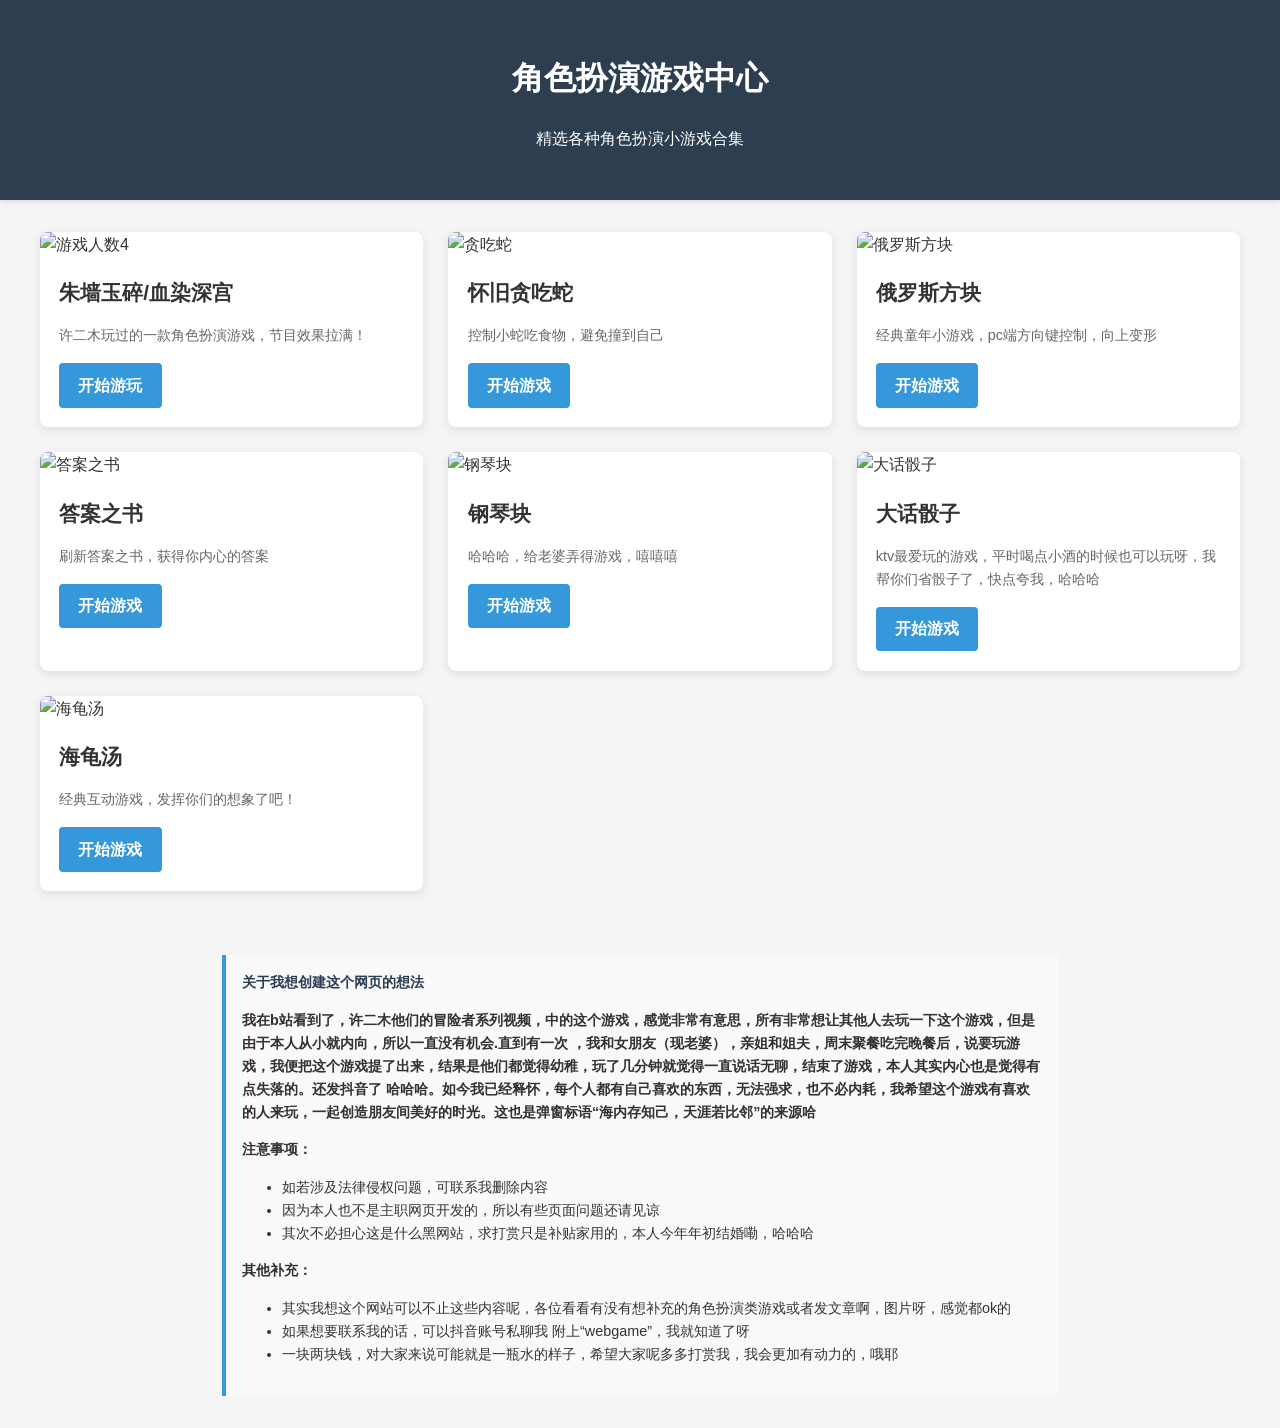
==== index.html @ 24c5ed3e "Update index.html" ====
<!DOCTYPE html>
<html lang="zh-CN">
<head>
    <meta charset="UTF-8">
    <meta name="viewport" content="width=device-width, initial-scale=1.0">
    <title>游戏中心 - Gusiyuan的Web游戏站</title>
    <style>
        /* 主容器样式 */
        body {
            font-family: 'Arial', sans-serif;
            line-height: 1.6;
            margin: 0;
            padding: 0;
            background-color: #f5f5f5;
            color: #333;
        }
        
        /* 标题样式 */
        .header {
            background-color: #2c3e50;
            color: white;
            padding: 2rem 0;
            text-align: center;
            box-shadow: 0 2px 5px rgba(0,0,0,0.1);
        }
        
        /* 游戏网格布局 */
        .game-grid {
            display: grid;
            grid-template-columns: repeat(auto-fill, minmax(300px, 1fr));
            gap: 25px;
            padding: 2rem;
            max-width: 1200px;
            margin: 0 auto;
        }
        
        /* 游戏卡片样式 */
        .game-card {
            background: white;
            border-radius: 8px;
            overflow: hidden;
            box-shadow: 0 3px 10px rgba(0,0,0,0.1);
            transition: transform 0.3s ease;
        }
        
        .game-card:hover {
            transform: translateY(-5px);
        }
        
        .game-image {
            width: 100%;
            height: 180px;
            object-fit: cover;
        }
        
        .game-info {
            padding: 1.2rem;
        }
        
        .game-title {
            margin: 0 0 0.5rem;
            font-size: 1.3rem;
        }
        
        .game-desc {
            color: #666;
            font-size: 0.9rem;
            margin-bottom: 1rem;
        }
        
        .play-button {
            display: inline-block;
            background: #3498db;
            color: white;
            padding: 0.6rem 1.2rem;
            border-radius: 4px;
            text-decoration: none;
            font-weight: bold;
            transition: background 0.3s;
        }
        
        .play-button:hover {
            background: #2980b9;
        }
        
        /* 译注提示框 */
        .note-box {
            background: #f8f9fa;
            border-left: 4px solid #3498db;
            padding: 1rem;
            margin: 2rem auto;
            max-width: 800px;
            font-size: 0.9rem;
        }
        
        .note-title {
            font-weight: bold;
            color: #2c3e50;
            margin-bottom: 0.5rem;
        }
        
        /* 响应式调整 */
        @media (max-width: 768px) {
            .game-grid {
                grid-template-columns: 1fr;
                padding: 1rem;
            }
        }
        
        /* 弹窗样式 */
        .modal-overlay {
            position: fixed;
            top: 0;
            left: 0;
            width: 100%;
            height: 100%;
            background: rgba(0, 0, 0, 0.8);
            display: flex;
            justify-content: center;
            align-items: center;
            z-index: 1000;
            opacity: 0;
            visibility: hidden;
            transition: all 0.3s ease;
        }
        
        .modal-overlay.show {
            opacity: 1;
            visibility: visible;
        }
        
        .modal-content {
            background: white;
            border-radius: 15px;
            padding: 2rem;
            max-width: 500px;
            width: 90%;
            max-height: 80vh;
            overflow-y: auto;
            box-shadow: 0 10px 30px rgba(0, 0, 0, 0.3);
            position: relative;
            transform: scale(0.7);
            transition: transform 0.3s ease;
        }
        
        .modal-overlay.show .modal-content {
            transform: scale(1);
        }
        
        .modal-header {
            display: flex;
            justify-content: space-between;
            align-items: center;
            margin-bottom: 1.5rem;
            border-bottom: 2px solid #3498db;
            padding-bottom: 1rem;
        }
        
        .modal-title {
            font-size: 1.5rem;
            color: #2c3e50;
            font-weight: bold;
            margin: 0;
        }
        
        .modal-close {
            background: #e74c3c;
            color: white;
            border: none;
            border-radius: 50%;
            width: 40px;
            height: 40px;
            font-size: 1.2rem;
            cursor: pointer;
            transition: all 0.3s ease;
            display: flex;
            align-items: center;
            justify-content: center;
        }
        
        .modal-close:hover {
            background: #c0392b;
            transform: rotate(90deg);
        }
        
        .modal-image {
            width: 100%;
            max-width: 400px;
            height: auto;
            border-radius: 10px;
            margin: 1rem 0;
            box-shadow: 0 4px 8px rgba(0, 0, 0, 0.2);
        }
        
        .modal-text {
            font-size: 1.4rem;
            color: #2c3e50;
            text-align: center;
            font-weight: bold;
            margin: 1.5rem 0;
            padding: 1.2rem;
            background: linear-gradient(135deg, rgba(52, 152, 219, 0.1), rgba(46, 204, 113, 0.1));
            border-radius: 10px;
            border: 2px solid #3498db;
            font-family: 'SimSun', '宋体', serif;
        }
        
        .modal-body {
            text-align: center;
        }
        
        .modal-subtitle {
            color: #7f8c8d;
            font-size: 1rem;
            margin-top: 1rem;
            line-height: 1.6;
        }
        
        /* 源代码保护样式 */
        * {
            -webkit-user-select: none;
            -moz-user-select: none;
            -ms-user-select: none;
            user-select: none;
        }
        
        body {
            -webkit-touch-callout: none;
            -webkit-user-select: none;
            -khtml-user-select: none;
            -moz-user-select: none;
            -ms-user-select: none;
            user-select: none;
        }
        
        /* 隐藏高亮 */
        ::selection {
            background: transparent;
        }
        
        ::-moz-selection {
            background: transparent;
        }
    </style>
</head>
<body>
    <!-- 页眉区域 -->
    <header class="header">
        <h1>角色扮演游戏中心</h1>
        <p>精选各种角色扮演小游戏合集</p>
    </header>

    <!-- 游戏展示区 -->
    <main class="game-grid">
        <!-- 游戏1 -->
        <div class="game-card">
            <img src="https://raw.githubusercontent.com/gusiyuan-lxy/webgame/refs/heads/main/%7B69375b9f-569d-43b5-a86c-ea2c963ac5c8%7D.png" alt="游戏人数4" class="game-image">
            <div class="game-info">
                <h3 class="game-title">朱墙玉碎/血染深宫</h3>
                <p class="game-desc">许二木玩过的一款角色扮演游戏，节目效果拉满！</p>
                <a href="zhuqiang/" class="play-button">开始游玩</a>
            </div>
        </div>
        
        <!-- 游戏2 -->
        <div class="game-card">
            <img src="https://raw.githubusercontent.com/gusiyuan-lxy/webgame/refs/heads/main/POPO-screenshot-20260331-114022.png" alt="贪吃蛇" class="game-image">
            <div class="game-info">
                <h3 class="game-title">怀旧贪吃蛇</h3>
                <p class="game-desc">控制小蛇吃食物，避免撞到自己</p>
                <a href="https://gusiyuan-lxy.github.io/webgame/snake/" class="play-button">开始游戏</a>
            </div>
        </div>
        
        <!-- 游戏3 -->
        <div class="game-card">
            <img src="https://raw.githubusercontent.com/gusiyuan-lxy/webgame/refs/heads/main/POPO-screenshot-20260331-145553.png" alt="俄罗斯方块" class="game-image">
            <div class="game-info">
                <h3 class="game-title">俄罗斯方块</h3>
                <p class="game-desc">经典童年小游戏，pc端方向键控制，向上变形</p>
                <a href="https://gusiyuan-lxy.github.io/webgame/els/" class="play-button">开始游戏</a>
            </div>
        </div>
        
         <!-- 游戏4 -->
        <div class="game-card">
            <img src="https://raw.githubusercontent.com/gusiyuan-lxy/webgame/refs/heads/main/POPO-screenshot-20260331-152257.png" alt="答案之书" class="game-image">
            <div class="game-info">
                <h3 class="game-title">答案之书</h3>
                <p class="game-desc">刷新答案之书，获得你内心的答案</p>
                <a href="https://gusiyuan-lxy.github.io/webgame/daan/" class="play-button">开始游戏</a>
            </div>
        </div>

        <!-- 游戏5 -->
        <div class="game-card">
            <img src="https://raw.githubusercontent.com/gusiyuan-lxy/webgame/refs/heads/main/POPO-screenshot-20260331-153222.png" alt="钢琴块" class="game-image">
            <div class="game-info">
                <h3 class="game-title">钢琴块</h3>
                <p class="game-desc">哈哈哈，给老婆弄得游戏，嘻嘻嘻</p>
                <a href="https://gusiyuan-lxy.github.io/webgame/gangqinkuai/" class="play-button">开始游戏</a>
            </div>
        </div>

        <!-- 游戏6 -->
        <div class="game-card">
            <img src="https://raw.githubusercontent.com/gusiyuan-lxy/webgame/refs/heads/main/POPO-screenshot-20260331-173542.png" alt="大话骰子" class="game-image">
            <div class="game-info">
                <h3 class="game-title">大话骰子</h3>
                <p class="game-desc">ktv最爱玩的游戏，平时喝点小酒的时候也可以玩呀，我帮你们省骰子了，快点夸我，哈哈哈</p>
                <a href="https://gusiyuan-lxy.github.io/webgame/touzi/" class="play-button">开始游戏</a>
            </div>
        </div>
        
        <!-- 游戏7 -->
        <div class="game-card">
            <img src="https://raw.githubusercontent.com/gusiyuan-lxy/webgame/refs/heads/main/POPO-screenshot-20260401-113546.png" alt="海龟汤" class="game-image">
            <div class="game-info">
                <h3 class="game-title">海龟汤</h3>
                <p class="game-desc">经典互动游戏，发挥你们的想象了吧！</p>
                <a href="https://gusiyuan-lxy.github.io/webgame/haiguitang/" class="play-button">开始游戏</a>
            </div>
        </div>
    </main>

    <!-- 制造者说明区 -->
    <section class="note-box">
        <div class="note-title">关于我想创建这个网页的想法</div>
        <p><strong>我在b站看到了，许二木他们的冒险者系列视频，中的这个游戏，感觉非常有意思，所有非常想让其他人去玩一下这个游戏，但是由于本人从小就内向，所以一直没有机会.直到有一次
        ，我和女朋友（现老婆），亲姐和姐夫，周末聚餐吃完晚餐后，说要玩游戏，我便把这个游戏提了出来，结果是他们都觉得幼稚，玩了几分钟就觉得一直说话无聊，结束了游戏，本人其实内心也是觉得有点失落的。还发抖音了
            哈哈哈。如今我已经释怀，每个人都有自己喜欢的东西，无法强求，也不必内耗，我希望这个游戏有喜欢的人来玩，一起创造朋友间美好的时光。这也是弹窗标语“海内存知己，天涯若比邻”的来源哈
        
        </strong></p>
        
        <p><strong>注意事项：</strong></p>
        <ul>
            <li>如若涉及法律侵权问题，可联系我删除内容</li>
            <li>因为本人也不是主职网页开发的，所以有些页面问题还请见谅</code></li>
            <li>其次不必担心这是什么黑网站，求打赏只是补贴家用的，本人今年年初结婚嘞，哈哈哈</li>
        </ul>
        
        <p><strong>其他补充：</strong></p>
        <ul>
            <li>其实我想这个网站可以不止这些内容呢，各位看看有没有想补充的角色扮演类游戏或者发文章啊，图片呀，感觉都ok的</li>
            <li>如果想要联系我的话，可以抖音账号私聊我 附上“webgame”，我就知道了呀</li>
            <li>一块两块钱，对大家来说可能就是一瓶水的样子，希望大家呢多多打赏我，我会更加有动力的，哦耶</li>
        </ul>
    </section>

    <!-- 欢迎弹窗 -->
    <div class="modal-overlay" id="welcomeModal">
        <div class="modal-content">
            <div class="modal-header">
                <h3 class="modal-title">🎮 欢迎来到游戏中心</h3>
                <button class="modal-close" onclick="closeModal()">&times;</button>
            </div>
            <div class="modal-body">
                <!-- 这里可以插入图片，用户可以自定义图片路径 -->
                <img src="https://raw.githubusercontent.com/gusiyuan-lxy/webgame/refs/heads/main/%7B69375b9f-569d-43b5-a86c-ea2c963ac5c8%7D.png" 
                     alt="游戏中心" 
                     class="modal-image"
                     onerror="this.style.display='none'">
                
                <div class="modal-text">
                    海内存知己，天涯若比邻
                </div>
                
                <p class="modal-subtitle">
                    制作不易，希望能获取到大家的一点点打赏，多少随意。
                    当然弹窗可以直接关闭，不影响游戏体验哈<br>
                    这里汇集了各种精彩的角色扮演游戏，后续持续更新<br>
                    愿您在这里找到属于自己的乐趣！
                    未成年禁止打赏哈！
                </p>
            </div>
        </div>
    </div>

    <script>
        // 源代码保护措施
        (function() {
            'use strict';
            
            // 禁用右键菜单
            document.addEventListener('contextmenu', function(e) {
                e.preventDefault();
                showProtectionAlert();
                return false;
            });
            
            // 禁用常用快捷键
            document.addEventListener('keydown', function(e) {
                // 禁用F12, Ctrl+Shift+I, Ctrl+Shift+J, Ctrl+U, Ctrl+Shift+C
                if (e.key === 'F12' || 
                    (e.ctrlKey && e.shiftKey && (e.key === 'I' || e.key === 'J' || e.key === 'C')) ||
                    (e.ctrlKey && e.key === 'u')) {
                    e.preventDefault();
                    showProtectionAlert();
                    return false;
                }
            });
            
            // 检测开发者工具
            let devtools = {
                open: false,
                orientation: null
            };
            
            const threshold = 160;
            setInterval(function() {
                if (window.outerHeight - window.innerHeight > threshold || 
                    window.outerWidth - window.innerWidth > threshold) {
                    if (!devtools.open) {
                        devtools.open = true;
                        showProtectionAlert();
                        // 可选：跳转到其他页面或关闭窗口
                        // window.location.href = 'about:blank';
                    }
                } else {
                    devtools.open = false;
                }
            }, 500);
            
            // 保护提示函数
            function showProtectionAlert() {
                alert('⚠️ 页面受到保护\n\n为了维护游戏体验和知识产权，此页面的源代码受到保护。\n\n如有技术问题，请联系开发者。');
            }
            
            // 禁用文本选择
            document.addEventListener('selectstart', function(e) {
                e.preventDefault();
                return false;
            });
            
            // 禁用拖拽
            document.addEventListener('dragstart', function(e) {
                e.preventDefault();
                return false;
            });
            
            // 禁用打印
            window.addEventListener('beforeprint', function(e) {
                showProtectionAlert();
                e.preventDefault();
                return false;
            });
            
            // 控制台警告
            console.clear();
            console.log('%c🛡️ 源代码保护', 'color: red; font-size: 20px; font-weight: bold;');
            console.log('%c此页面源代码受到保护，请勿尝试获取或修改代码。', 'color: orange; font-size: 14px;');
            console.log('%c如有技术需求，请联系开发者。', 'color: blue; font-size: 12px;');
            
            // 定期清理控制台
            setInterval(function() {
                console.clear();
                console.log('%c🛡️ 页面保护中...', 'color: red; font-size: 16px;');
            }, 3000);
            
        })();

        // 动态适配基础URL（解决本地开发与线上路径差异）
        document.addEventListener('DOMContentLoaded', function() {
            // 判断是否在GitHub Pages环境
            const isGitHubPages = window.location.hostname.includes('github.io');
            
            // 如果是项目站点且不是根目录
            if (isGitHubPages && !window.location.pathname.endsWith('/webgame/')) {
                const basePath = '/webgame';
                
                // 修正所有链接
                document.querySelectorAll('a[href^="games/"]').forEach(link => {
                    const originalHref = link.getAttribute('href');
                    link.setAttribute('href', basePath + '/' + originalHref);
                });
            }
            
            console.log('页面初始化完成，当前环境：', 
                isGitHubPages ? 'GitHub Pages' : '本地开发');
            
            // 延迟显示欢迎弹窗
            setTimeout(() => {
                showModal();
            }, 1500);
        });

        // 弹窗控制函数
        function showModal() {
            const modal = document.getElementById('welcomeModal');
            modal.classList.add('show');
        }

        function closeModal() {
            const modal = document.getElementById('welcomeModal');
            modal.classList.remove('show');
        }

        // 点击弹窗背景关闭弹窗
        document.addEventListener('click', function(event) {
            const modal = document.getElementById('welcomeModal');
            if (event.target === modal) {
                closeModal();
            }
        });

        // ESC键关闭弹窗
        document.addEventListener('keydown', function(event) {
            if (event.key === 'Escape') {
                closeModal();
            }
        });
    </script>
</body>
</html>
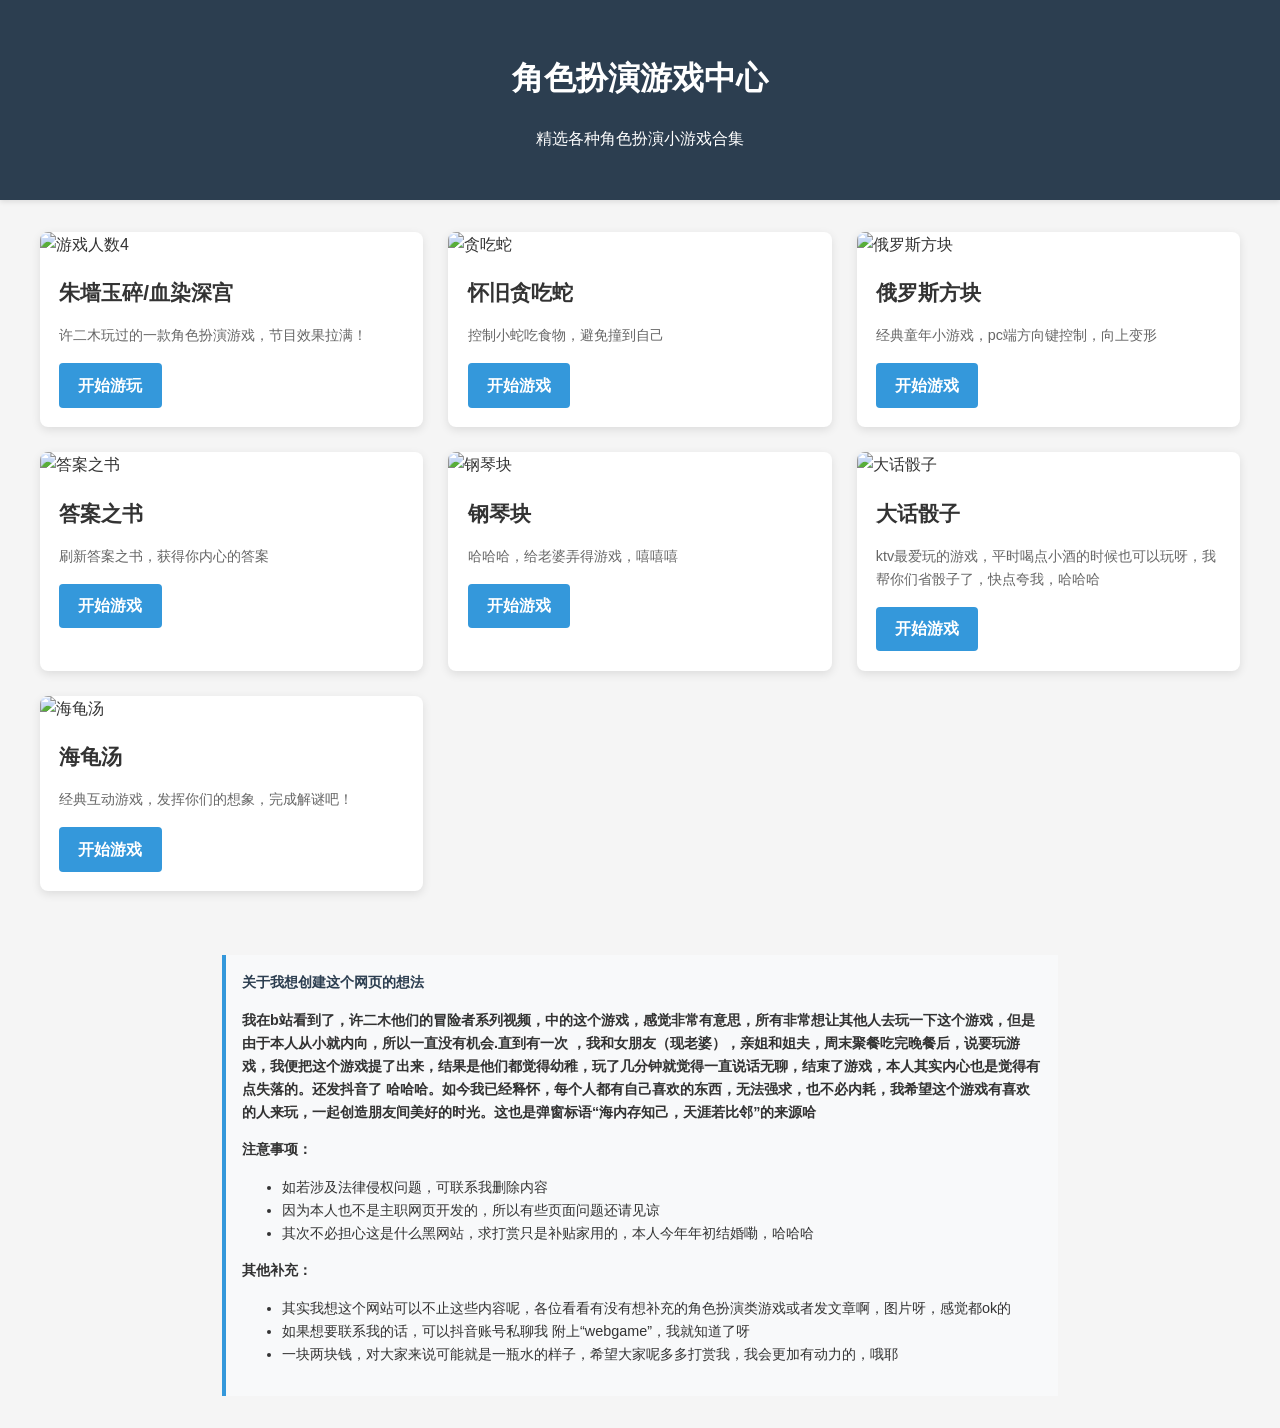
==== commit 731fbb78: "Update index.html" ====
--- a/index.html
+++ b/index.html
@@ -317,7 +317,7 @@
             <img src="https://raw.githubusercontent.com/gusiyuan-lxy/webgame/refs/heads/main/POPO-screenshot-20260401-113546.png" alt="海龟汤" class="game-image">
             <div class="game-info">
                 <h3 class="game-title">海龟汤</h3>
-                <p class="game-desc">经典互动游戏，发挥你们的想象了吧！</p>
+                <p class="game-desc">经典互动游戏，发挥你们的想象，完成解谜吧！</p>
                 <a href="https://gusiyuan-lxy.github.io/webgame/haiguitang/" class="play-button">开始游戏</a>
             </div>
         </div>
